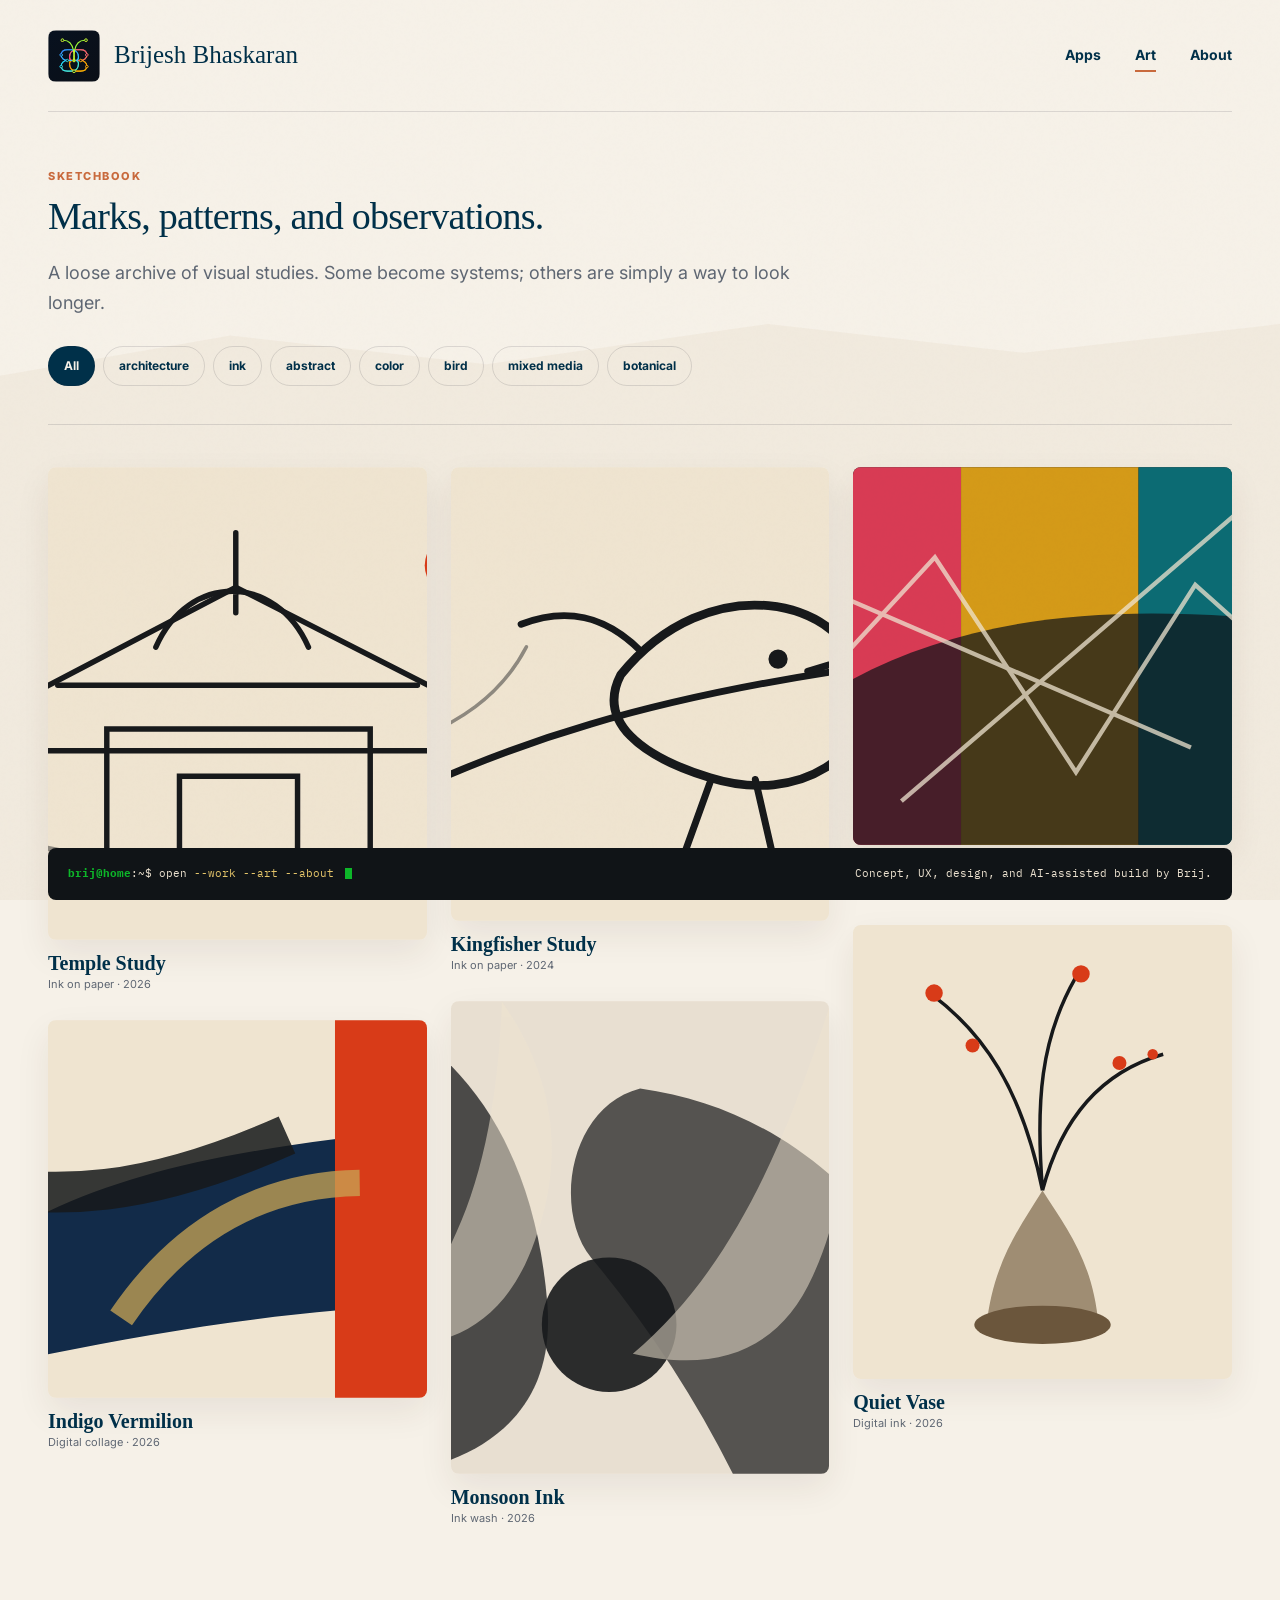
==== art-pages/index.html @ 532b1d9b "Rebuild portfolio and add visual content admin" ====
<!doctype html>
<html lang="en"><head><meta charset="utf-8"><meta name="viewport" content="width=device-width,initial-scale=1"><title>Art — Git Home</title><link rel="icon" href="../assets/icons/bb-icon.svg"><link rel="stylesheet" href="../css/style.css"></head>
<body data-page="art">
  <header class="topbar"><a class="wordmark" href="../index.html"><span class="mark">G</span><span><b>Brijesh Bhaskaran</b></span></a><nav class="topnav"><a href="../app-pages/app.html">Apps</a><a aria-current="page" href="index.html">Art</a><a href="../about.html">About</a></nav></header>
  <main>
    <section class="page-hero" data-gallery-intro><p class="eyebrow">Sketchbook</p><h1>Marks, patterns, and observations.</h1><p class="lede">A loose archive of visual studies. Some become systems; others are simply a way to look longer.</p><div class="filters" data-art-filters></div></section>
    <section class="gallery section" data-gallery></section>
    <article class="art-detail" data-art-detail hidden><a class="back-link" href="index.html">← Back to gallery</a><div class="art-detail-grid"><figure><img data-art-image alt=""></figure><div><p class="eyebrow" data-art-meta></p><h1 data-art-title></h1><p class="lede" data-art-description></p><div class="tags" data-art-tags></div></div></div><nav class="prev-next"><a data-prev-art></a><a data-next-art></a></nav></article>
  </main>
  <footer class="terminal-footer" data-footer></footer>
  <nav class="bottom-nav"><a href="../index.html"><span>⌂</span>Home</a><a href="../app-pages/app.html"><span>▦</span>Apps</a><a class="active" href="index.html"><span>✦</span>Art</a><a href="../about.html"><span>◉</span>About</a><a href="../admin.html"><span>⌘</span>Admin</a></nav>
  <script src="../js/data-loader.js"></script><script src="../js/main.js"></script>
</body></html>
---- css/style.css ----
@import url("https://api.fontshare.com/v2/css?f[]=melodrama@400,500&display=swap");
@import url("https://fonts.googleapis.com/css2?family=IBM+Plex+Mono:wght@400;500&family=Inter:wght@400;500;600&display=swap");

:root {
  --page: #f6f1e8;
  --wash: #efe7db;
  --surface: #fff9f2;
  --soft: #f3ece2;
  --ink: #1f2430;
  --muted: #5f6773;
  --accent: #c96a3d;
  --cool: #4f7c82;
  --moss: #7c8a63;
  --terminal: #101417;
  --terminal-text: #ece2d0;
  --green: #8ecf65;
  --line: rgba(31, 36, 48, .13);
  --line-strong: rgba(31, 36, 48, .2);
  --display: Melodrama, Georgia, serif;
  --serif: Georgia, "Times New Roman", serif;
  --sans: Inter, system-ui, sans-serif;
  --mono: "IBM Plex Mono", "SFMono-Regular", Consolas, monospace;
  --page-shell: min(1920px, 100vw);
  --shell: min(1280px, calc(100vw - 96px));
  --reading: 820px;
  --shadow: 0 14px 34px rgba(60, 40, 20, .08);
}

* { box-sizing: border-box; }
html { scroll-behavior: smooth; }
body {
  margin: 0;
  min-width: 320px;
  min-height: 100vh;
  display: flex;
  flex-direction: column;
  background: var(--page);
  color: var(--ink);
  font: 400 16px/1.6 var(--sans);
  overflow-x: hidden;
}
body > main { width: 100%; flex: 1 0 auto; padding-bottom: 88px; }
body::before {
  content: "";
  position: fixed;
  inset: 36vh 0 0;
  z-index: -2;
  background: var(--wash);
  opacity: .7;
  clip-path: polygon(0 9%, 18% 2%, 38% 7%, 60% 0, 80% 5%, 100% 0, 100% 100%, 0 100%);
}
body::after {
  content: "";
  position: fixed;
  inset: 0;
  z-index: 100;
  pointer-events: none;
  opacity: .06;
  background: url("../assets/textures/paper-grain.svg");
  mix-blend-mode: multiply;
}
img { display: block; max-width: 100%; }
a { color: inherit; text-decoration: none; }
button, input, textarea { font: inherit; }
h1, h2, h3, p { overflow-wrap: break-word; }
.skip-link { position: fixed; top: 8px; left: 8px; z-index: 200; padding: 10px 14px; background: var(--terminal); color: white; transform: translateY(-150%); }
.skip-link:focus { transform: none; }

/* Shared header */
.topbar,
.home-header {
  width: var(--shell);
  min-height: 112px;
  margin: auto;
  padding: 24px 0;
  display: flex;
  align-items: center;
  justify-content: space-between;
  gap: 48px;
  border-bottom: 1px solid var(--line);
}
.wordmark,
.home-wordmark { display: flex; align-items: center; gap: 14px; flex: 0 1 auto; }
.wordmark .mark { display: none; }
.wordmark::before {
  content: "";
  width: 52px;
  height: 52px;
  flex: 0 0 52px;
  border-radius: 8px;
  background: url("../mockup/bb-icon.svg") center / cover no-repeat;
}
.wordmark span { display: block; }
.wordmark b,
.home-wordmark b { display: block; font: 500 25px/1.15 var(--display); }
.home-wordmark span,.home-wordmark small{display:block}.home-wordmark small{margin-top:3px;color:var(--accent);font-size:10px;font-weight:600;letter-spacing:.12em;text-transform:uppercase}
.wordmark small { display: none; }
.home-wordmark img { width: 52px; height: 52px; border-radius: 8px; }
.topnav { display: flex; gap: 34px; font-size: 14px; font-weight: 700; }
.topnav a { position: relative; padding: 10px 0; }
.topnav a::after { content: ""; position: absolute; left: 0; right: 100%; bottom: 5px; height: 2px; background: var(--accent); transition: right .2s; }
.topnav a:hover::after,
.topnav a[aria-current="page"]::after { right: 0; }

/* Shared elements */
.terminal {
  background: var(--terminal);
  color: var(--terminal-text);
  border: 1px solid rgba(201, 106, 61, .32);
  border-radius: 9px;
  font: 12px/1.65 var(--mono);
}
.cursor { display: inline-block; width: 7px; height: 1em; margin-left: 4px; background: var(--green); vertical-align: -2px; animation: blink 1s steps(2) infinite; }
@keyframes blink { 50% { opacity: 0; } }
.eyebrow { margin: 0 0 10px; color: var(--accent); font-size: 11px; font-weight: 800; letter-spacing: .14em; text-transform: uppercase; }
.lede { max-width: var(--reading); margin: 22px 0 0; color: var(--muted); font-size: 18px; line-height: 1.65; }
.section-heading { display: flex; align-items: end; justify-content: space-between; gap: 32px; margin-bottom: 34px; }
.section-heading h2,
.about-page h2,
.learning h2 { max-width: 820px; margin: 0; font: 400 clamp(32px, 2.4vw, 48px)/1.1 var(--display); }
.text-link { color: var(--accent); font-size: 14px; font-weight: 800; }
.button { display: inline-flex; align-items: center; justify-content: center; min-height: 42px; padding: 9px 16px; border: 1px solid var(--accent); border-radius: 6px; background: var(--accent); color: white; font-size: 13px; font-weight: 800; }
.button.ghost { border-color: var(--line-strong); background: var(--surface); color: var(--ink); }
.tags, .story-meta { display: flex; flex-wrap: wrap; gap: 7px; }
.tags span, .story-meta span { padding: 4px 8px; border: 1px solid var(--line); border-radius: 99px; font-size: 10px; }
.back-link { display: inline-flex; align-items: center; min-height: 44px; color: var(--accent); font-size: 14px; font-weight: 800; }
.reveal { opacity: 1; transform: none; }

/* Homepage */
.home-header .shloka {
  width: min(440px, 42vw);
  min-height: 76px;
  padding: 15px 20px;
}
.terminal-dots { display: flex; gap: 7px; margin-bottom: 11px; }
.terminal-dots i { width: 9px; height: 9px; border-radius: 50%; background: var(--accent); }
.terminal-dots i:nth-child(2) { background: #e6c66a; }
.terminal-dots i:nth-child(3) { background: var(--moss); }
.terminal-command { white-space: nowrap; }
.terminal-command .prompt { color: var(--green); }
.terminal-translit { display: none; }
.home-intro,
.section,
.page-hero,
.case-study,
.art-detail,
.about-page {
  width: var(--shell);
  margin-inline: auto;
}
.home-intro { padding: 48px 0 0; }
.home-intro h1 {
  max-width: 1060px;
  margin: 0;
  font: 500 clamp(51px, 4.1vw, 76px)/1.06 var(--display);
  letter-spacing: -.01em;
}
.home-intro > .lede { max-width: 820px; margin: 24px 0 34px; font-size: 17px; }
.home-paths { display: grid; grid-template-columns: 1fr auto; align-items: center; border-block: 1px solid var(--line); }
.home-paths > p { margin: 0; color: var(--muted); font-size: 13px; }
.page-links { display: grid; grid-template-columns: repeat(4, minmax(100px, 170px)); }
.page-link { display: flex; align-items: center; min-height: 66px; font-size: 15px; font-weight: 800; }
.page-link:hover { color: var(--accent); }
.models { padding: 42px 0 26px; }
.models > h2 { max-width: 900px; margin: 0 0 24px; font: 400 clamp(30px, 2.2vw, 42px)/1.1 var(--display); }
.model-grid { display: grid; grid-template-columns: repeat(3, 1fr); overflow: hidden; border: 1px solid var(--line); border-radius: 9px; background: var(--surface); box-shadow: var(--shadow); }
.model { display: flex; gap: 18px; min-height: 136px; padding: 22px 24px; border-right: 1px solid var(--line); }
.model:last-child { border-right: 0; }
.model-icon { display: grid; place-items: center; width: 48px; height: 48px; flex: 0 0 48px; border-radius: 50%; background: color-mix(in srgb, var(--accent) 14%, white); color: var(--accent); font-style: normal; font-size: 10px; }
.model h3 { margin: 3px 0 7px; font: 600 19px/1.2 var(--sans); }
.model p { max-width: 300px; margin: 0; color: var(--muted); font-size: 13px; line-height: 1.55; }
.dotted-rule { width: 250px; margin: 28px auto 0; border-top: 3px dotted var(--accent); }
.featured { padding: 26px 0 36px; }
.story-list { display: grid; gap: 28px; }
.story-card { display: grid; grid-template-columns: minmax(280px, 34%) 1fr; gap: 34px; align-items: center; min-height: 194px; padding: 21px 24px; border: 1px solid var(--line); border-radius: 9px; background: var(--surface); box-shadow: var(--shadow); }
.story-card.story-hoodi { min-height: 236px; }
.story-visual { height: 148px; overflow: hidden; border-radius: 7px; background: var(--terminal); }
.story-hoodi .story-visual { height: 190px; }
.story-visual img { width: 100%; height: 100%; object-fit: cover; transition: transform .25s; }
.story-card:hover .story-visual img { transform: scale(1.02); }
.story-question { max-width: 760px; margin: 6px 0 9px; font: 500 clamp(22px, 1.5vw, 27px)/1.18 var(--display); }
.story-copy { max-width: 760px; margin: 0; color: var(--muted); font-size: 14px; }
.story-links { display: flex; gap: 12px; margin-top: 16px; }
.story-card:not(.story-hoodi) .story-links .button { min-height: 28px; padding: 0; border: 0; background: transparent; color: var(--accent); }
.art-preview { padding: 28px 0 46px; border-top: 1px solid var(--line); }
.art-strip { display: grid; grid-template-columns: repeat(3, 1fr); gap: 24px; }
.art-mini { display: grid; grid-template-columns: 100px 1fr; gap: 20px; align-items: center; min-height: 132px; padding: 16px; border: 1px solid var(--line); border-radius: 8px; background: var(--surface); box-shadow: var(--shadow); }
.art-mini img { width: 100px; height: 100px; border-radius: 6px; object-fit: cover; }
.art-mini span, .art-mini b, .art-mini small, .art-mini em { display: block; }
.art-mini b { font: 700 19px/1.2 var(--serif); }
.art-mini small { margin: 6px 0; color: var(--muted); font-size: 11px; line-height: 1.4; }
.art-mini em { color: var(--accent); font-size: 11px; font-style: normal; font-weight: 800; }

/* Shared compact footer */
.terminal-footer.compact-footer {
  width: var(--shell);
  max-width: 1280px;
  min-height: 52px;
  position: fixed;
  left: 50%;
  bottom: 0;
  z-index: 90;
  margin: 0;
  transform: translateX(-50%);
  padding: 12px 20px;
  display: flex;
  align-items: center;
  justify-content: space-between;
  gap: 24px;
  border-radius: 8px;
  background: var(--terminal);
  color: var(--terminal-text);
  font: 11px/1.6 var(--mono);
}
.terminal-footer strong { color: var(--green); }
.terminal-footer a { color: #e6c66a; text-underline-offset: 3px; }
.terminal-footer a:hover { text-decoration: underline; }

/* Shared inner-page hero */
.page-hero { padding: 56px 0 38px; border-bottom: 1px solid var(--line); }
.page-hero h1,
.case-hero h1,
.art-detail h1,
.about-page h1 {
  max-width: 1000px;
  margin: 0;
  font: 500 clamp(38px, 2.7vw, 52px)/1.07 var(--display);
  letter-spacing: -.02em;
}
.page-hero .lede { max-width: 760px; }

/* Apps index */
.apps-index { padding: 42px 0 64px; }
.app-grid { columns: 3 340px; column-gap: 24px; }
.app-card { break-inside: avoid; margin: 0 0 24px; overflow: hidden; border: 1px solid var(--line); border-radius: 9px; background: var(--surface); box-shadow: var(--shadow); transition: transform .2s; }
.app-card:hover { transform: translateY(-3px); }
.app-card-preview { aspect-ratio: 16/9; overflow: hidden; background: var(--soft); }
.app-card-preview img { width: 100%; height: 100%; object-fit: cover; }
.app-card-body { padding: 22px; }
.app-card-title { display: flex; align-items: center; gap: 13px; }
.app-card-title img { width: 42px; height: 42px; border-radius: 9px; object-fit: cover; }
.app-card h2 { margin: 0; font: 700 25px/1.15 var(--serif); }
.app-card .question { margin: 17px 0 9px; font: 700 17px/1.35 var(--serif); }
.app-card .desc { margin: 0; color: var(--muted); font-size: 13px; }
.app-card .story-meta { margin-top: 16px; }
.card-actions { display: flex; gap: 18px; margin-top: 18px; color: var(--accent); font-size: 12px; font-weight: 800; }

/* Case studies */
.case-study { padding-top: 36px; }
.case-hero { padding: 34px 0 44px; }
.case-title { display: flex; align-items: center; gap: 18px; }
.case-title img { width: 60px; height: 60px; border-radius: 13px; object-fit: cover; }
.case-question { max-width: 900px; margin: 30px 0 12px; font: 500 clamp(28px, 2vw, 40px)/1.12 var(--display); }
.case-actions { display: flex; flex-wrap: wrap; align-items: center; gap: 10px; margin-top: 24px; }
.case-cover { aspect-ratio: 16/7; overflow: hidden; border-radius: 9px; background: var(--terminal); box-shadow: var(--shadow); }
.case-cover img { width: 100%; height: 100%; object-fit: cover; }
.case-body { display: grid; grid-template-columns: repeat(3, 1fr); margin-top: 56px; border-block: 1px solid var(--line-strong); }
.case-body section { padding: 28px; border-right: 1px solid var(--line); }
.case-body section:last-child { border-right: 0; }
.case-body p:not(.eyebrow) { color: var(--muted); font-size: 14px; }
.screens { padding: 64px 0; }
.screenshot-grid { display: grid; grid-template-columns: repeat(2, 1fr); gap: 20px; }
.screenshot-grid figure { margin: 0; overflow: hidden; border-radius: 8px; background: var(--terminal); box-shadow: var(--shadow); }
.screenshot-grid img { width: 100%; aspect-ratio: 16/10; object-fit: cover; }
.learning { margin-bottom: 52px; padding: 44px; background: var(--terminal); color: var(--terminal-text); border-radius: 8px; }
.learning > div { columns: 2; column-gap: 56px; }
.learning p { margin-top: 0; color: rgba(255,255,255,.72); font: 500 17px/1.55 var(--serif); }
.prev-next { display: grid; grid-template-columns: 1fr 1fr; margin: 48px 0; border: 1px solid var(--line); border-radius: 7px; overflow: hidden; }
.prev-next a { display: flex; align-items: center; min-height: 58px; padding: 16px 20px; font-size: 13px; font-weight: 800; }
.prev-next a:last-child { justify-content: flex-end; background: var(--accent); color: white; }

/* Art */
.filters { display: flex; flex-wrap: wrap; gap: 8px; margin-top: 28px; }
.filters button { min-height: 40px; padding: 7px 15px; border: 1px solid var(--line); border-radius: 99px; background: transparent; color: var(--ink); cursor: pointer; font-size: 12px; font-weight: 700; }
.filters button.active { background: var(--ink); color: var(--page); }
.gallery { columns: 3 320px; column-gap: 24px; padding: 42px 0 64px; }
.art-card { break-inside: avoid; display: block; margin-bottom: 26px; }
.art-card figure { margin: 0; overflow: hidden; border-radius: 8px; background: var(--soft); box-shadow: var(--shadow); }
.art-card:nth-child(3n+1) figure { aspect-ratio: 4/5; }
.art-card:nth-child(3n+2) figure { aspect-ratio: 1; }
.art-card:nth-child(3n) figure { aspect-ratio: 5/6; }
.art-card img { width: 100%; height: 100%; object-fit: cover; transition: transform .25s; }
.art-card:hover img { transform: scale(1.02); }
.art-card h2 { margin: 11px 0 1px; font: 700 20px/1.2 var(--serif); }
.art-card p { margin: 0; color: var(--muted); font-size: 11px; }
.art-detail { padding-top: 48px; }
.art-detail-grid { display: grid; grid-template-columns: 1.2fr .8fr; gap: 54px; align-items: center; margin-top: 24px; }
.art-detail figure { min-height: 60vh; margin: 0; display: grid; place-items: center; background: rgba(255,255,255,.25); border-radius: 8px; }
.art-detail figure img { max-height: 72vh; }

/* About */
.about-page { padding-top: 72px; }
.about-intro { max-width: 1050px; }
.about-story { display: grid; grid-template-columns: .8fr 1.2fr; gap: 64px; margin: 68px 0; }
.about-story .story-text { max-width: 720px; color: var(--muted); font-size: 16px; }
.strength-grid { display: grid; grid-template-columns: repeat(3,1fr); border-block: 1px solid var(--line-strong); }
.strength { padding: 26px; border-right: 1px solid var(--line); }
.strength:last-child { border-right: 0; }
.strength h3 { margin: 0 0 8px; font: 700 22px/1.2 var(--serif); }
.strength p:last-child { color: var(--muted); font-size: 13px; }
.work-grid { display: grid; grid-template-columns: 1fr 1fr; gap: 64px; margin: 68px 0; }
.work-grid ol { margin: 0; padding: 0; list-style: none; counter-reset: item; }
.work-grid li { counter-increment: item; padding: 15px 0; border-top: 1px solid var(--line); font-size: 14px; }
.work-grid li::before { content: "0" counter(item); margin-right: 18px; color: var(--accent); font: 11px var(--mono); }
.profile-terminal { margin: 54px 0; padding: 20px; }
.contact-row { display: flex; flex-wrap: wrap; gap: 10px; margin: 28px 0 70px; }
.bottom-nav { display: none; }

/* Stop all growth after a 2048px viewport. */
@media (min-width: 2048px) {
  :root { --shell: 1280px; }
  body { font-size: 16px; }
}

@media (max-width: 1024px) {
  :root { --shell: calc(100vw - 48px); }
  .home-header .shloka { width: 400px; }
  .model { padding: 24px 20px; }
  .model-icon { width: 48px; height: 48px; flex-basis: 48px; }
  .story-card { grid-template-columns: 34% 1fr; gap: 30px; }
  .art-strip { gap: 16px; }
  .art-mini { grid-template-columns: 82px 1fr; }
  .art-mini img { width: 82px; height: 82px; }
  .app-grid, .gallery { columns: 2 300px; }
}

@media (max-width: 760px) {
  :root { --shell: calc(100vw - 40px); }
  body { min-height: 0; display: block; font-size: 15px; padding-bottom: 72px; }
  .topbar, .home-header { min-height: 76px; padding: 14px 0; }
  .topnav { display: none; }
  .wordmark::before, .home-wordmark img { width: 44px; height: 44px; flex-basis: 44px; }
  .wordmark b, .home-wordmark b { font-size: 20px; }
  .home-header { align-items: stretch; flex-direction: column; gap: 16px; }
  .home-header .shloka { width: 100%; min-height: 0; }
  .terminal-command { white-space: normal; overflow-wrap: anywhere; }
  .terminal-translit { display: block; margin-top: 7px; color: #e6c66a; }
  .home-intro { padding-top: 40px; }
  .home-intro h1 { font-size: clamp(38px, 11vw, 50px); }
  .home-intro > .lede, .lede { font-size: 16px; }
  .home-paths { grid-template-columns: 1fr; }
  .home-paths > p { display: none; }
  .page-links { grid-template-columns: 1fr 1fr; }
  .page-link { min-height: 54px; border-bottom: 1px solid var(--line); }
  .models { padding-top: 40px; }
  .model-grid, .strength-grid { grid-template-columns: 1fr; }
  .model, .strength { min-height: 0; border-right: 0; border-bottom: 1px solid var(--line); }
  .model:last-child, .strength:last-child { border-bottom: 0; }
  .featured { padding-top: 26px; }
  .section-heading { align-items: flex-start; flex-direction: column; margin-bottom: 26px; }
  .section-heading h2, .about-page h2, .learning h2 { font-size: 32px; }
  .story-card, .story-card.story-hoodi { grid-template-columns: 1fr; min-height: 0; padding: 18px; gap: 20px; }
  .story-visual, .story-hoodi .story-visual { height: auto; aspect-ratio: 16/10; }
  .story-question { font-size: 24px; }
  .art-strip { grid-template-columns: 1fr; }
  .art-mini { grid-template-columns: 88px 1fr; }
  .art-mini img { width: 88px; height: 88px; }
  body > main { padding-bottom: 0; }
  .terminal-footer.compact-footer { position: static; width: var(--shell); margin: 24px auto 16px; align-items: flex-start; flex-direction: column; gap: 4px; transform: none; }
  .page-hero { padding: 46px 0 34px; }
  .page-hero h1, .case-hero h1, .art-detail h1, .about-page h1 { font-size: 40px; }
  .app-grid, .gallery { columns: 1; }
  .apps-index, .gallery { padding-top: 30px; }
  .app-card:hover { transform: none; }
  .case-study { padding-top: 20px; }
  .case-hero { padding: 24px 0 32px; }
  .case-question { font-size: 29px; }
  .case-actions .button { flex: 1; }
  .case-cover { aspect-ratio: 16/10; }
  .case-body { grid-template-columns: 1fr; margin-top: 38px; }
  .case-body section { padding: 22px 0; border-right: 0; border-bottom: 1px solid var(--line); }
  .case-body section:last-child { border-bottom: 0; }
  .screens { padding: 46px 0; }
  .screenshot-grid { grid-template-columns: 1fr; }
  .learning { padding: 28px 22px; }
  .learning > div { columns: 1; }
  .art-detail { padding-top: 28px; }
  .art-detail-grid, .about-story, .work-grid { grid-template-columns: 1fr; gap: 28px; }
  .art-detail figure { min-height: 0; }
  .about-page { padding-top: 46px; }
  .about-story, .work-grid { margin: 50px 0; }
  .bottom-nav {
    position: fixed;
    inset: auto 0 0;
    z-index: 110;
    display: grid;
    grid-template-columns: repeat(5,1fr);
    padding: 7px;
    padding-bottom: max(7px, env(safe-area-inset-bottom));
    border-top: 1px solid rgba(255,255,255,.15);
    background: var(--terminal);
    color: var(--terminal-text);
  }
  .bottom-nav a { display: flex; min-height: 46px; flex-direction: column; align-items: center; justify-content: center; gap: 1px; border-radius: 5px; font-size: 9px; }
  .bottom-nav a span { font-size: 16px; }
  .bottom-nav a.active { background: rgba(255,255,255,.1); color: #e6c66a; }
}

@media (prefers-reduced-motion: reduce) {
  html { scroll-behavior: auto; }
  *, *::before, *::after { animation: none !important; transition: none !important; }
}
.no-motion *, .no-motion *::before, .no-motion *::after { animation: none !important; transition: none !important; }
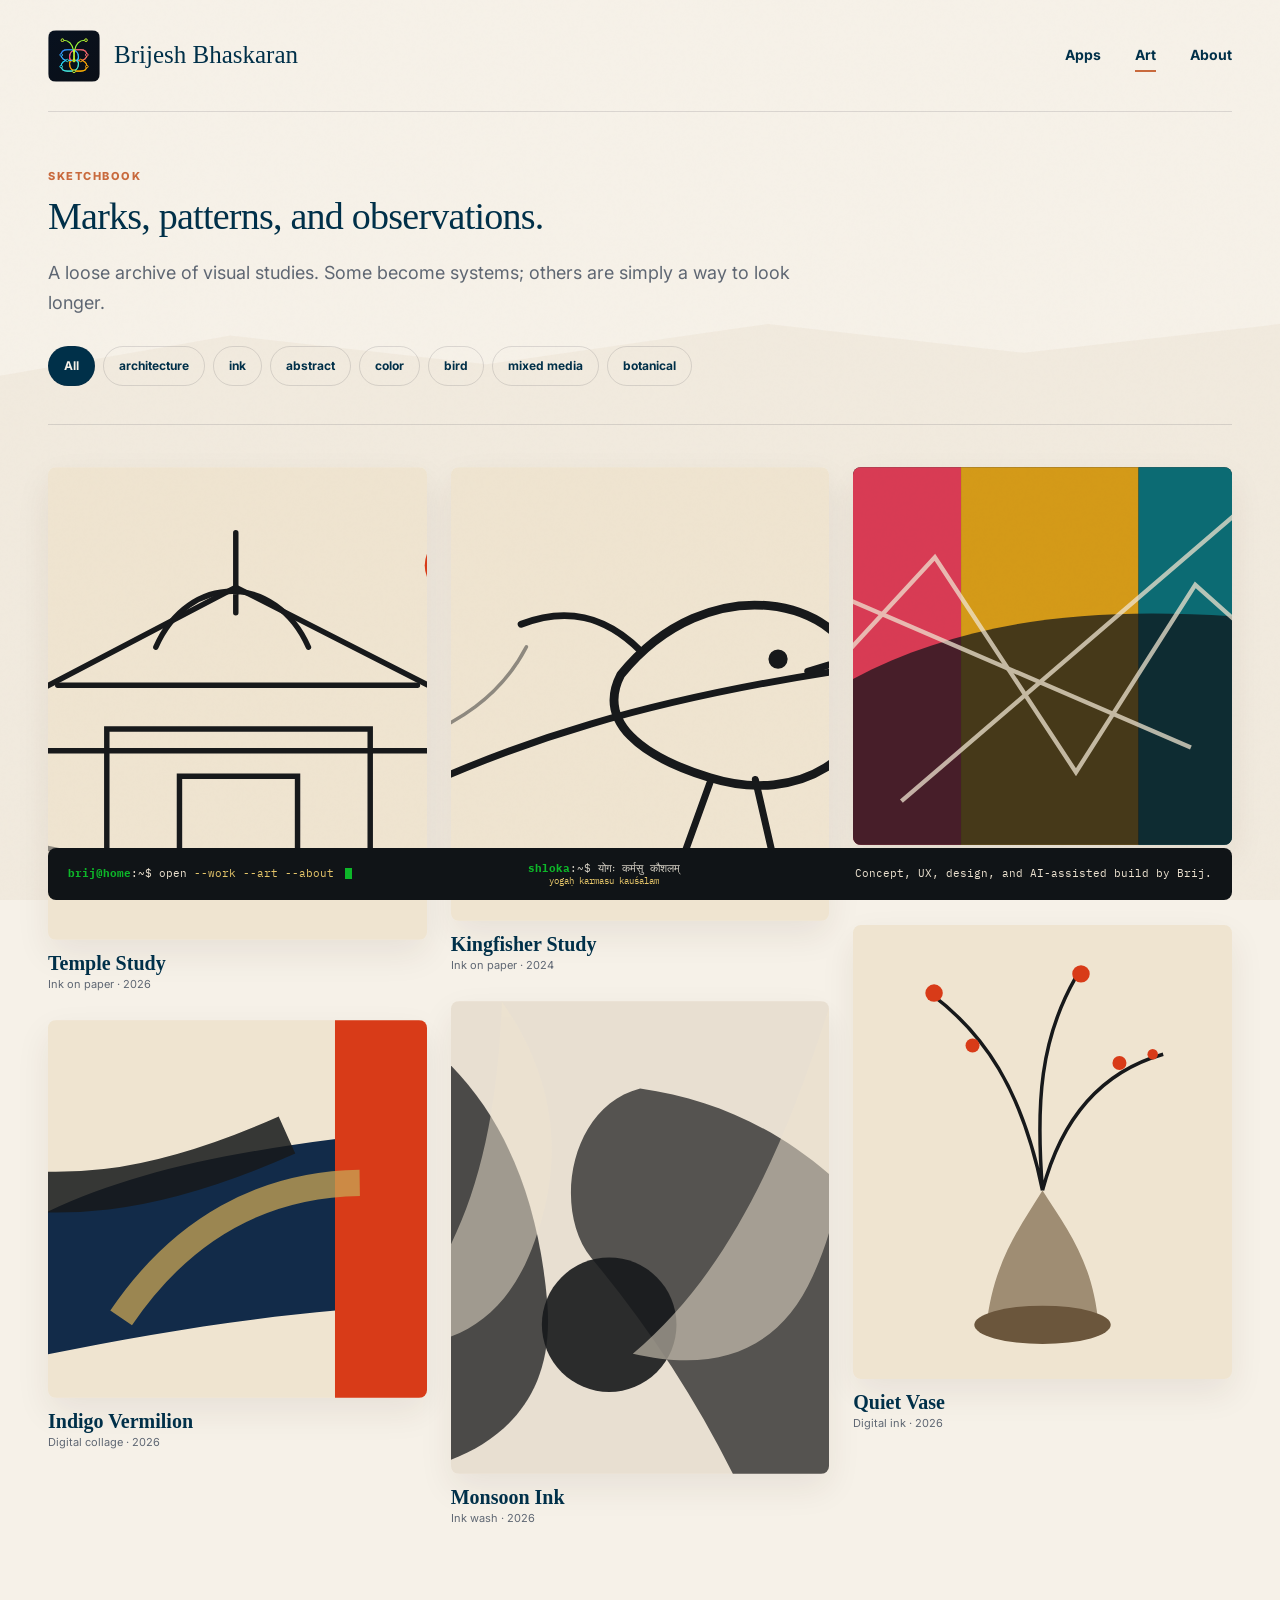
==== commit 86aed2e9: "Updated many sections, floating menu" ====
--- a/art-pages/index.html
+++ b/art-pages/index.html
@@ -1,5 +1,5 @@
 <!doctype html>
-<html lang="en"><head><meta charset="utf-8"><meta name="viewport" content="width=device-width,initial-scale=1"><title>Art — Git Home</title><link rel="icon" href="../assets/icons/bb-icon.svg"><link rel="stylesheet" href="../css/style.css"></head>
+<html lang="en"><head><meta charset="utf-8"><meta name="viewport" content="width=device-width,initial-scale=1"><title>Art — Git Home</title><link rel="icon" href="../assets/icons/bb-icon.svg"><link rel="stylesheet" href="../css/style.css?v=20260724g"></head>
 <body data-page="art">
   <header class="topbar"><a class="wordmark" href="../index.html"><span class="mark">G</span><span><b>Brijesh Bhaskaran</b></span></a><nav class="topnav"><a href="../app-pages/app.html">Apps</a><a aria-current="page" href="index.html">Art</a><a href="../about.html">About</a></nav></header>
   <main>
@@ -8,6 +8,6 @@
     <article class="art-detail" data-art-detail hidden><a class="back-link" href="index.html">← Back to gallery</a><div class="art-detail-grid"><figure><img data-art-image alt=""></figure><div><p class="eyebrow" data-art-meta></p><h1 data-art-title></h1><p class="lede" data-art-description></p><div class="tags" data-art-tags></div></div></div><nav class="prev-next"><a data-prev-art></a><a data-next-art></a></nav></article>
   </main>
   <footer class="terminal-footer" data-footer></footer>
-  <nav class="bottom-nav"><a href="../index.html"><span>⌂</span>Home</a><a href="../app-pages/app.html"><span>▦</span>Apps</a><a class="active" href="index.html"><span>✦</span>Art</a><a href="../about.html"><span>◉</span>About</a><a href="../admin.html"><span>⌘</span>Admin</a></nav>
-  <script src="../js/data-loader.js"></script><script src="../js/main.js"></script>
+  <nav class="bottom-nav"><a href="../index.html"><span>⌂</span>Home</a><a href="../app-pages/app.html"><span>▦</span>Apps</a><a class="active" href="index.html"><span>✦</span>Art</a><a href="../about.html"><span>◉</span>About</a></nav>
+  <script src="../js/data-loader.js?v=20260724g"></script><script src="../js/main.js?v=20260724g"></script>
 </body></html>
--- a/css/style.css
+++ b/css/style.css
@@ -203,15 +203,21 @@
   margin: 0;
   transform: translateX(-50%);
   padding: 12px 20px;
-  display: flex;
+  display: grid;
+  grid-template-columns: auto minmax(240px,1fr) auto;
   align-items: center;
-  justify-content: space-between;
   gap: 24px;
   border-radius: 8px;
   background: var(--terminal);
   color: var(--terminal-text);
   font: 11px/1.6 var(--mono);
 }
+.footer-nav, .footer-credit { white-space: nowrap; }
+.footer-credit { text-align: right; }
+.footer-shloka { min-width: 0; text-align: center; color: #d5d0c5; line-height: 1.35; }
+.footer-shloka span { display: block; overflow-wrap: anywhere; }
+.footer-shloka-command strong { color: var(--green); }
+.footer-shloka > span:last-child { color: #e6c66a; font-size: 9px; }
 .terminal-footer strong { color: var(--green); }
 .terminal-footer a { color: #e6c66a; text-underline-offset: 3px; }
 .terminal-footer a:hover { text-decoration: underline; }
@@ -289,21 +295,141 @@
 .art-detail figure img { max-height: 72vh; }
 
 /* About */
-.about-page { padding-top: 72px; }
-.about-intro { max-width: 1050px; }
-.about-story { display: grid; grid-template-columns: .8fr 1.2fr; gap: 64px; margin: 68px 0; }
-.about-story .story-text { max-width: 720px; color: var(--muted); font-size: 16px; }
-.strength-grid { display: grid; grid-template-columns: repeat(3,1fr); border-block: 1px solid var(--line-strong); }
-.strength { padding: 26px; border-right: 1px solid var(--line); }
-.strength:last-child { border-right: 0; }
-.strength h3 { margin: 0 0 8px; font: 700 22px/1.2 var(--serif); }
-.strength p:last-child { color: var(--muted); font-size: 13px; }
-.work-grid { display: grid; grid-template-columns: 1fr 1fr; gap: 64px; margin: 68px 0; }
-.work-grid ol { margin: 0; padding: 0; list-style: none; counter-reset: item; }
-.work-grid li { counter-increment: item; padding: 15px 0; border-top: 1px solid var(--line); font-size: 14px; }
-.work-grid li::before { content: "0" counter(item); margin-right: 18px; color: var(--accent); font: 11px var(--mono); }
-.profile-terminal { margin: 54px 0; padding: 20px; }
+.about-page { padding-top: 64px; padding-bottom: 80px; }
+.about-page > section { padding: 56px 0; border-bottom: 1px solid var(--line); scroll-margin-top: 104px; }
+.about-page > section:first-child { padding-top: 0; }
+.about-page > section:last-child { border-bottom: 0; }
+.about-index { position: sticky; top: 12px; z-index: 80; width: 100%; margin: 18px 0 0; padding: 6px; border: 1px solid rgba(31,36,48,.15); border-radius: 8px; background: rgba(246,241,232,.92); box-shadow: 0 9px 24px rgba(60,40,20,.1); backdrop-filter: blur(14px); }
+.about-index-links { display: grid; grid-template-columns: repeat(6,minmax(0,1fr)); }
+.about-index-toggle { display: none; }
+.about-index a { min-width: 0; padding: 8px 12px; border-right: 1px solid var(--line); transition: background .18s ease,color .18s ease; }
+.about-index a:last-child { border-right: 0; }
+.about-index b,.about-index span { display: block; overflow: hidden; text-overflow: ellipsis; white-space: nowrap; }
+.about-index b { font: 700 11px var(--mono); }
+.about-index span { margin-top: 2px; color: var(--muted); font-size: 9px; }
+.about-index a:hover,.about-index a.active { border-radius: 4px; background: var(--terminal); color: var(--terminal-text); }
+.about-index a:hover span,.about-index a.active span { color: #d1c9bb; }
+.about-hero h1 { max-width: 1120px; font-size: clamp(46px, 4.3vw, 70px); }
+.about-product-link { position: relative; color: inherit; white-space: nowrap; }
+.about-product-link::after { content: "↗"; display: inline-block; margin-left: .12em; color: var(--accent); font: .38em var(--mono); vertical-align: top; transform: translate(0,.25em); transition: transform .2s ease; }
+.about-product-link::before { content: ""; position: absolute; right: 0; bottom: .03em; left: 0; height: 2px; background: var(--accent); transform: scaleX(.18); transform-origin: left; transition: transform .25s ease; }
+.bridge-product-link { color: var(--accent); text-decoration: underline; text-decoration-thickness: 1px; text-underline-offset: .18em; }
+.bridge-product-link:hover { color: var(--ink); }
+.about-product-link:hover::before { transform: scaleX(1); }
+.about-product-link:hover::after { transform: translate(.12em,.08em); }
+.about-hero-copy { display: grid; grid-template-columns: 1.05fr .95fr; gap: 72px; margin-top: 42px; align-items: start; }
+.about-hero-copy > p { margin: 0; font: 500 22px/1.5 var(--serif); }
+.about-hero-copy > div { max-width: 600px; color: var(--muted); }
+.about-hero-copy > div p:first-child { margin-top: 0; }
+.about-facts { display: grid; grid-template-columns: repeat(3,1fr); margin-top: 58px; border-block: 1px solid var(--line-strong); }
+.about-facts div { display: flex; align-items: baseline; gap: 14px; padding: 22px 24px; border-right: 1px solid var(--line); }
+.about-facts div:last-child { border-right: 0; }
+.about-facts strong { color: var(--accent); font: 500 36px/1 var(--display); }
+.about-facts span { max-width: 170px; color: var(--muted); font: 11px/1.4 var(--mono); }
+.about-section-head { display: grid; grid-template-columns: .72fr 1.28fr; gap: 40px; align-items: start; margin-bottom: 40px; }
+.about-section-head h2, .career-heading h2, .about-bridge h2, .about-pitch h2 { max-width: 760px; margin: 0; font: 500 37px/1.08 var(--display); }
+.capability-grid { display: grid; grid-template-columns: repeat(4,1fr); border: 1px solid var(--line-strong); }
+.about-capability { min-height: 260px; padding: 26px; border-right: 1px solid var(--line); }
+.about-capability:last-child { border-right: 0; }
+.about-capability > span { color: var(--accent); font: 11px var(--mono); }
+.about-capability h3 { margin: 52px 0 10px; font: 700 21px/1.2 var(--serif); }
+.about-capability p { margin: 0; color: var(--muted); font-size: 13px; }
+.about-domains .about-section-head > div > p { max-width: 760px; margin: 18px 0 0; color: var(--muted); }
+.domain-grid { display: grid; grid-template-columns: repeat(2,1fr); border-top: 1px solid var(--line-strong); }
+.domain-card { display: grid; grid-template-columns: 42px .72fr 1.28fr; gap: 18px; align-items: start; padding: 22px 24px; border-right: 1px solid var(--line); border-bottom: 1px solid var(--line); transition: background .2s ease, transform .2s ease; }
+.domain-card:nth-child(2n) { border-right: 0; }
+.domain-card:hover { z-index: 1; background: rgba(255,255,255,.32); transform: translateY(-3px); }
+.domain-card > span { color: var(--accent); font: 10px var(--mono); }
+.domain-card h3 { margin: 0; font: 700 18px/1.25 var(--serif); }
+.domain-card p { margin: 0; color: var(--muted); font-size: 12px; }
+.career-heading { display: grid; grid-template-columns: 1fr auto; gap: 48px; align-items: end; margin-bottom: 42px; }
+.career-heading > div:first-child > p:last-child { max-width: 720px; margin: 18px 0 0; color: var(--muted); }
+.career-stamp { width: 154px; height: auto; color: var(--accent); transform: rotate(-4deg); opacity: .82; }
+.career-mark-field { position: relative; display: grid; grid-template-columns: repeat(12,1fr); grid-auto-rows: 98px; gap: 12px; padding: 26px; overflow: hidden; border: 1px solid var(--line-strong); border-radius: 9px; background: linear-gradient(145deg,rgba(255,255,255,.38),rgba(232,224,210,.3)); }
+.career-mark-field::before { content: ""; position: absolute; inset: 50% -5% auto; border-top: 1px dashed rgba(190,75,43,.38); transform: rotate(-7deg); }
+.career-mark { position: relative; z-index: 1; display: grid; place-items: center; min-width: 0; margin: 0; padding: 14px; border: 1px solid rgba(16,61,75,.16); border-radius: 7px; background: rgba(255,250,241,.86); box-shadow: 0 8px 20px rgba(68,48,26,.08); transition: transform .25s ease, box-shadow .25s ease; }
+.career-mark:hover { z-index: 2; transform: translateY(-5px) rotate(0deg) !important; box-shadow: 0 16px 28px rgba(68,48,26,.16); }
+.career-mark svg { width: 100%; height: 62px; overflow: hidden; }
+.career-mark figcaption { position: absolute; right: 8px; bottom: 6px; color: var(--muted); font: 8px var(--mono); opacity: .7; }
+.career-mark-1 { grid-column: 1/4; transform: rotate(-2deg); }
+.career-mark-2 { grid-column: 5/8; transform: rotate(2deg); }
+.career-mark-3 { grid-column: 9/11; transform: rotate(-3deg); }
+.career-mark-4 { grid-column: 2/5; transform: rotate(1.5deg); }
+.career-mark-5 { grid-column: 6/9; transform: rotate(-1deg); }
+.career-mark-6 { grid-column: 10/13; transform: rotate(2.5deg); }
+.career-mark-7 { grid-column: 1/4; transform: rotate(2deg); }
+.career-mark-8 { grid-column: 5/8; transform: rotate(-2.5deg); }
+.career-mark-9 { grid-column: 9/12; transform: rotate(1deg); }
+.career-section:not(.visible) .career-mark { opacity: 0; transform: translateY(18px) rotate(-5deg); }
+.career-section.visible .career-mark { opacity: 1; transition-delay: calc(var(--i) * 55ms); }
+.career-layout { margin-top: 38px; }
+.career-timeline { display: grid; grid-template-columns: repeat(2,minmax(0,1fr)); margin: 0; padding: 0; list-style: none; border-top: 1px solid var(--line-strong); border-left: 1px solid var(--line); }
+.career-timeline li { display: grid; grid-template-columns: 92px 1fr; gap: 9px 18px; align-content: start; min-width: 0; padding: 20px; border-right: 1px solid var(--line); border-bottom: 1px solid var(--line); transition: background .2s ease; }
+.career-timeline li:hover { background: rgba(255,255,255,.24); }
+.career-timeline time { padding-top: 4px; color: var(--accent); font: 11px var(--mono); }
+.career-company,.career-detail { grid-column: 2; }
+.career-detail p { margin-top: 0; }
+.career-timeline .career-work { margin-top: 12px; color: var(--ink); font: 11px/1.65 var(--mono); }
+.career-timeline h3 { margin: 0 0 2px; font: 700 21px/1.2 var(--serif); }
+.career-timeline p { margin: 6px 0 0; color: var(--muted); font-size: 13px; }
+.career-timeline .career-role { margin-top: 5px; color: var(--ink); font: 11px var(--mono); }
+.career-timeline .career-note { margin-top: 2px; }
+.about-bridge { display: grid; grid-template-columns: .78fr 1.22fr; gap: 72px; }
+.bridge-copy { max-width: 720px; }
+.bridge-copy p { margin: 0 0 20px; color: var(--muted); font-size: 16px; }
+.bridge-copy p:first-child { color: var(--ink); font: 500 21px/1.5 var(--serif); }
+.practice-bridge { display: grid; grid-template-columns: .72fr 1.28fr; gap: 44px; padding: 30px; background: rgba(255,255,255,.2); border: 1px solid var(--line); }
+.practice-bridge > h3 { margin: 0; font: 500 29px/1.14 var(--display); }
+.practice-capabilities { margin-top: 38px; }
+.practice-capabilities > h3 { margin: 7px 0 22px; font: 500 28px/1.15 var(--display); }
+.about-practice .about-capability { min-height: 196px; padding: 22px; }
+.about-practice .about-capability h3 { margin-top: 34px; }
+.practice-process { display: grid; grid-template-columns: 220px 1fr; gap: 28px; align-items: start; margin-top: 38px; }
+.practice-process > div h3 { margin: 7px 0 0; font: 500 28px/1.15 var(--display); }
+.practice-process ol { display: grid; grid-template-columns: repeat(5,minmax(0,1fr)); margin: 0; padding: 0; overflow: hidden; list-style: none; border: 1px solid var(--line-strong); background: rgba(255,255,255,.12); }
+.practice-process li { display: block; min-width: 0; padding: 18px 16px 20px; border-right: 1px solid var(--line); transition: background .2s ease, transform .2s ease; }
+.practice-process li:last-child { border-right: 0; }
+.practice-process li:hover { z-index: 1; background: rgba(255,255,255,.34); transform: translateY(-3px); }
+.practice-process li > span { color: var(--accent); font: 10px var(--mono); }
+.practice-process li > div { display: block; }
+.practice-process h3 { min-height: 43px; margin: 22px 0 10px; font: 700 15px/1.25 var(--serif); }
+.practice-process li p { margin: 0; color: var(--muted); font-size: 10px; line-height: 1.5; }
+.about-workbench .about-section-head > div > p { max-width: 760px; margin: 18px 0 0; color: var(--muted); }
+.workbench-grid { display: grid; grid-template-columns: repeat(2,minmax(0,1fr)); border-top: 1px solid var(--line-strong); border-left: 1px solid var(--line); }
+.workbench-group { min-width: 0; padding: 26px; border-right: 1px solid var(--line); border-bottom: 1px solid var(--line); background: rgba(255,255,255,.12); transition: background .2s ease; }
+.workbench-group:hover { background: rgba(255,255,255,.3); }
+.workbench-group-head { display: grid; grid-template-columns: 36px 1fr; gap: 14px; }
+.workbench-group-head > span { padding-top: 4px; color: var(--accent); font: 10px var(--mono); }
+.workbench-group h3 { margin: 0; font: 700 20px/1.2 var(--serif); }
+.workbench-group p { max-width: 520px; margin: 8px 0 0; color: var(--muted); font-size: 12px; }
+.workbench-group ul { display: flex; flex-wrap: wrap; gap: 8px; margin: 24px 0 0 50px; padding: 0; list-style: none; }
+.workbench-group li { display: flex; align-items: center; gap: 8px; min-height: 38px; padding: 7px 11px 7px 8px; border: 1px solid var(--line); border-radius: 5px; background: rgba(255,250,241,.62); color: var(--ink); font: 10px var(--mono); transition: transform .18s ease, border-color .18s ease; }
+.workbench-group li:hover { border-color: var(--accent); transform: translateY(-2px); }
+.workbench-group li img, .tool-mark { display: grid; place-items: center; width: 22px; height: 22px; object-fit: contain; }
+.workbench-group li img[hidden] { display: none; }
+.tool-mark { border: 1px solid var(--line-strong); border-radius: 3px; color: var(--accent); font: 700 8px var(--mono); }
+.tool-mark[hidden] { display: none; }
+.craft-workbench { position: relative; overflow: hidden; border-left: 4px solid color-mix(in srgb,var(--accent) 72%,#9c765e); background: linear-gradient(135deg,rgba(201,106,61,.1),rgba(181,160,153,.2)); }
+.craft-workbench::after { content: ""; position: absolute; right: -42px; bottom: -56px; width: 150px; height: 150px; border: 1px solid rgba(201,106,61,.18); border-radius: 50%; box-shadow: 0 0 0 22px rgba(201,106,61,.05),0 0 0 46px rgba(201,106,61,.04); pointer-events: none; }
+.craft-workbench-head { position: relative; z-index: 1; }
+.craft-workbench-head > span { color: var(--accent); font: 800 9px var(--mono); letter-spacing: .14em; text-transform: uppercase; }
+.craft-workbench h3 { margin-top: 8px; font: 500 28px/1.1 var(--display); }
+.craft-workbench-head p { max-width: 570px; margin-top: 10px; }
+.workbench-group.craft-workbench ul { position: relative; z-index: 1; display: grid; grid-template-columns: repeat(2,minmax(0,1fr)); gap: 8px 18px; margin: 22px 0 0; }
+.craft-workbench li { min-width: 0; padding: 8px 0; border: 0; border-bottom: 1px dashed rgba(16,61,75,.2); border-radius: 0; background: transparent; }
+.craft-workbench li:hover { border-color: var(--accent); transform: translateX(3px); }
+.craft-workbench li > span { display: grid; place-items: center; width: 24px; height: 24px; color: var(--accent); font: 18px var(--serif); }
+.craft-workbench h4 { margin: 0; font: 700 13px/1.2 var(--serif); }
+.craft-workbench li p { margin: 3px 0 0; font-size: 9px; line-height: 1.35; }
+.about-page > .about-pitch { margin-top: 72px; padding: 48px; border: 0; border-radius: 9px; background: var(--terminal); color: var(--terminal-text); }
+.about-pitch .eyebrow { color: #e6c66a; }
+.about-pitch h2 { color: var(--terminal-text); }
+.about-pitch .pitch-main { max-width: 920px; margin: 25px 0 12px; color: #fff; font: 500 22px/1.5 var(--serif); }
+.about-pitch > p:not(.eyebrow):not(.pitch-main) { max-width: 760px; color: #b9c2bc; }
+.about-pitch .button { border-color: rgba(255,255,255,.35); color: var(--terminal-text); }
+.about-pitch .button:first-child { background: #e6c66a; color: var(--terminal); }
 .contact-row { display: flex; flex-wrap: wrap; gap: 10px; margin: 28px 0 70px; }
+.about-pitch .contact-row { margin-bottom: 0; }
 .bottom-nav { display: none; }
 
 /* Stop all growth after a 2048px viewport. */
@@ -356,7 +482,9 @@
   .art-mini { grid-template-columns: 88px 1fr; }
   .art-mini img { width: 88px; height: 88px; }
   body > main { padding-bottom: 0; }
-  .terminal-footer.compact-footer { position: static; width: var(--shell); margin: 24px auto 16px; align-items: flex-start; flex-direction: column; gap: 4px; transform: none; }
+  .terminal-footer.compact-footer { position: static; width: var(--shell); margin: 24px auto 16px; grid-template-columns: 1fr; align-items: flex-start; gap: 7px; transform: none; }
+  .footer-shloka { order: 3; text-align: left; }
+  .footer-credit { text-align: left; white-space: normal; }
   .page-hero { padding: 46px 0 34px; }
   .page-hero h1, .case-hero h1, .art-detail h1, .about-page h1 { font-size: 40px; }
   .app-grid, .gallery { columns: 1; }
@@ -379,20 +507,70 @@
   .art-detail figure { min-height: 0; }
   .about-page { padding-top: 46px; }
   .about-story, .work-grid { margin: 50px 0; }
+  .about-page > section { padding: 50px 0; }
+  .about-hero h1 { font-size: clamp(40px, 11vw, 52px); }
+  .about-hero-copy, .about-section-head, .career-layout, .about-bridge, .practice-bridge, .practice-process { grid-template-columns: 1fr; gap: 26px; }
+  .about-index { top: 8px; margin-top: 8px; padding: 5px; }
+  .about-index-toggle { display: flex; align-items: center; justify-content: space-between; width: 100%; min-height: 46px; padding: 6px 10px; border: 0; border-radius: 5px; background: transparent; color: var(--ink); text-align: left; cursor: pointer; }
+  .about-index-toggle > span:first-child b,.about-index-toggle > span:first-child small { display: block; }
+  .about-index-toggle b { font: 700 11px var(--mono); }
+  .about-index-toggle small { margin-top: 2px; color: var(--muted); font-size: 9px; }
+  .about-index-toggle > span:last-child { color: var(--accent); font: 700 10px var(--mono); text-transform: uppercase; letter-spacing: .08em; }
+  .about-index-toggle i { display: inline-block; margin-left: 4px; font-style: normal; font-size: 15px; transition: transform .18s ease; }
+  .about-index.open .about-index-toggle i { transform: rotate(45deg); }
+  .about-index-links { display: none; grid-template-columns: repeat(2,minmax(0,1fr)); padding-top: 5px; border-top: 1px solid var(--line); }
+  .about-index.open .about-index-links { display: grid; }
+  .about-index a { min-width: 0; border-right: 1px solid var(--line); border-bottom: 1px solid var(--line); }
+  .about-index a:nth-child(2n) { border-right: 0; }
+  .about-index a:nth-last-child(-n+2) { border-bottom: 0; }
+  .about-hero-copy { margin-top: 30px; }
+  .about-hero-copy > p, .bridge-copy p:first-child, .about-pitch .pitch-main { font-size: 19px; }
+  .about-facts { grid-template-columns: 1fr; margin-top: 38px; }
+  .about-facts div { border-right: 0; border-bottom: 1px solid var(--line); }
+  .about-facts div:last-child { border-bottom: 0; }
+  .about-facts strong { min-width: 60px; font-size: 32px; }
+  .about-section-head h2, .career-heading h2, .about-bridge h2, .about-pitch h2 { font-size: 32px; }
+  .capability-grid { grid-template-columns: 1fr; }
+  .about-capability { min-height: 0; border-right: 0; border-bottom: 1px solid var(--line); }
+  .about-capability:last-child { border-bottom: 0; }
+  .about-capability h3 { margin-top: 26px; }
+  .domain-grid { grid-template-columns: 1fr; }
+  .domain-card { grid-template-columns: 34px 1fr; gap: 12px; padding: 20px 12px; border-right: 0; }
+  .domain-card p { grid-column: 2; }
+  .career-heading { grid-template-columns: 1fr; gap: 28px; align-items: start; }
+  .career-stamp { width: max-content; }
+  .career-mark-field { grid-template-columns: repeat(2,minmax(0,1fr)); grid-auto-rows: 104px; gap: 10px; padding: 16px; }
+  .career-mark { grid-column: auto; transform: rotate(0); }
+  .career-mark:last-child { grid-column: 1/-1; width: calc(50% - 5px); justify-self: center; }
+  .career-mark svg { height: 60px; }
+  .career-timeline { grid-template-columns: 1fr; }
+  .career-timeline li { grid-template-columns: 82px 1fr; gap: 14px; }
+  .career-timeline time { grid-column: 1; grid-row: 1/4; }
+  .career-timeline .career-company, .career-timeline .career-detail { grid-column: 2; }
+  .career-timeline .career-role { margin-top: 0; }
+  .practice-bridge { padding: 22px 18px; }
+  .practice-process ol { display: flex; gap: 10px; overflow-x: auto; border: 0; background: transparent; scroll-snap-type: x mandatory; }
+  .practice-process li { flex: 0 0 78%; padding: 20px; border: 1px solid var(--line); background: rgba(255,255,255,.18); scroll-snap-align: start; }
+  .practice-process h3 { min-height: 0; margin-top: 22px; }
+  .workbench-grid { grid-template-columns: 1fr; }
+  .workbench-group { padding: 22px 16px; }
+  .workbench-group ul { margin-left: 0; }
+  .workbench-group.craft-workbench ul { grid-template-columns: 1fr; }
+  .about-page > .about-pitch { margin-top: 50px; padding: 30px 24px; }
   .bottom-nav {
     position: fixed;
     inset: auto 0 0;
     z-index: 110;
     display: grid;
-    grid-template-columns: repeat(5,1fr);
-    padding: 7px;
-    padding-bottom: max(7px, env(safe-area-inset-bottom));
+    grid-template-columns: repeat(4, minmax(0, 1fr));
+    padding: 8px;
+    padding-bottom: max(8px, env(safe-area-inset-bottom));
     border-top: 1px solid rgba(255,255,255,.15);
     background: var(--terminal);
     color: var(--terminal-text);
   }
-  .bottom-nav a { display: flex; min-height: 46px; flex-direction: column; align-items: center; justify-content: center; gap: 1px; border-radius: 5px; font-size: 9px; }
-  .bottom-nav a span { font-size: 16px; }
+  .bottom-nav a { display: flex; min-width: 0; min-height: 54px; flex-direction: column; align-items: center; justify-content: center; gap: 3px; border-radius: 6px; font-size: 10px; line-height: 1; }
+  .bottom-nav a span { font-size: 22px; line-height: 1; }
   .bottom-nav a.active { background: rgba(255,255,255,.1); color: #e6c66a; }
 }
 
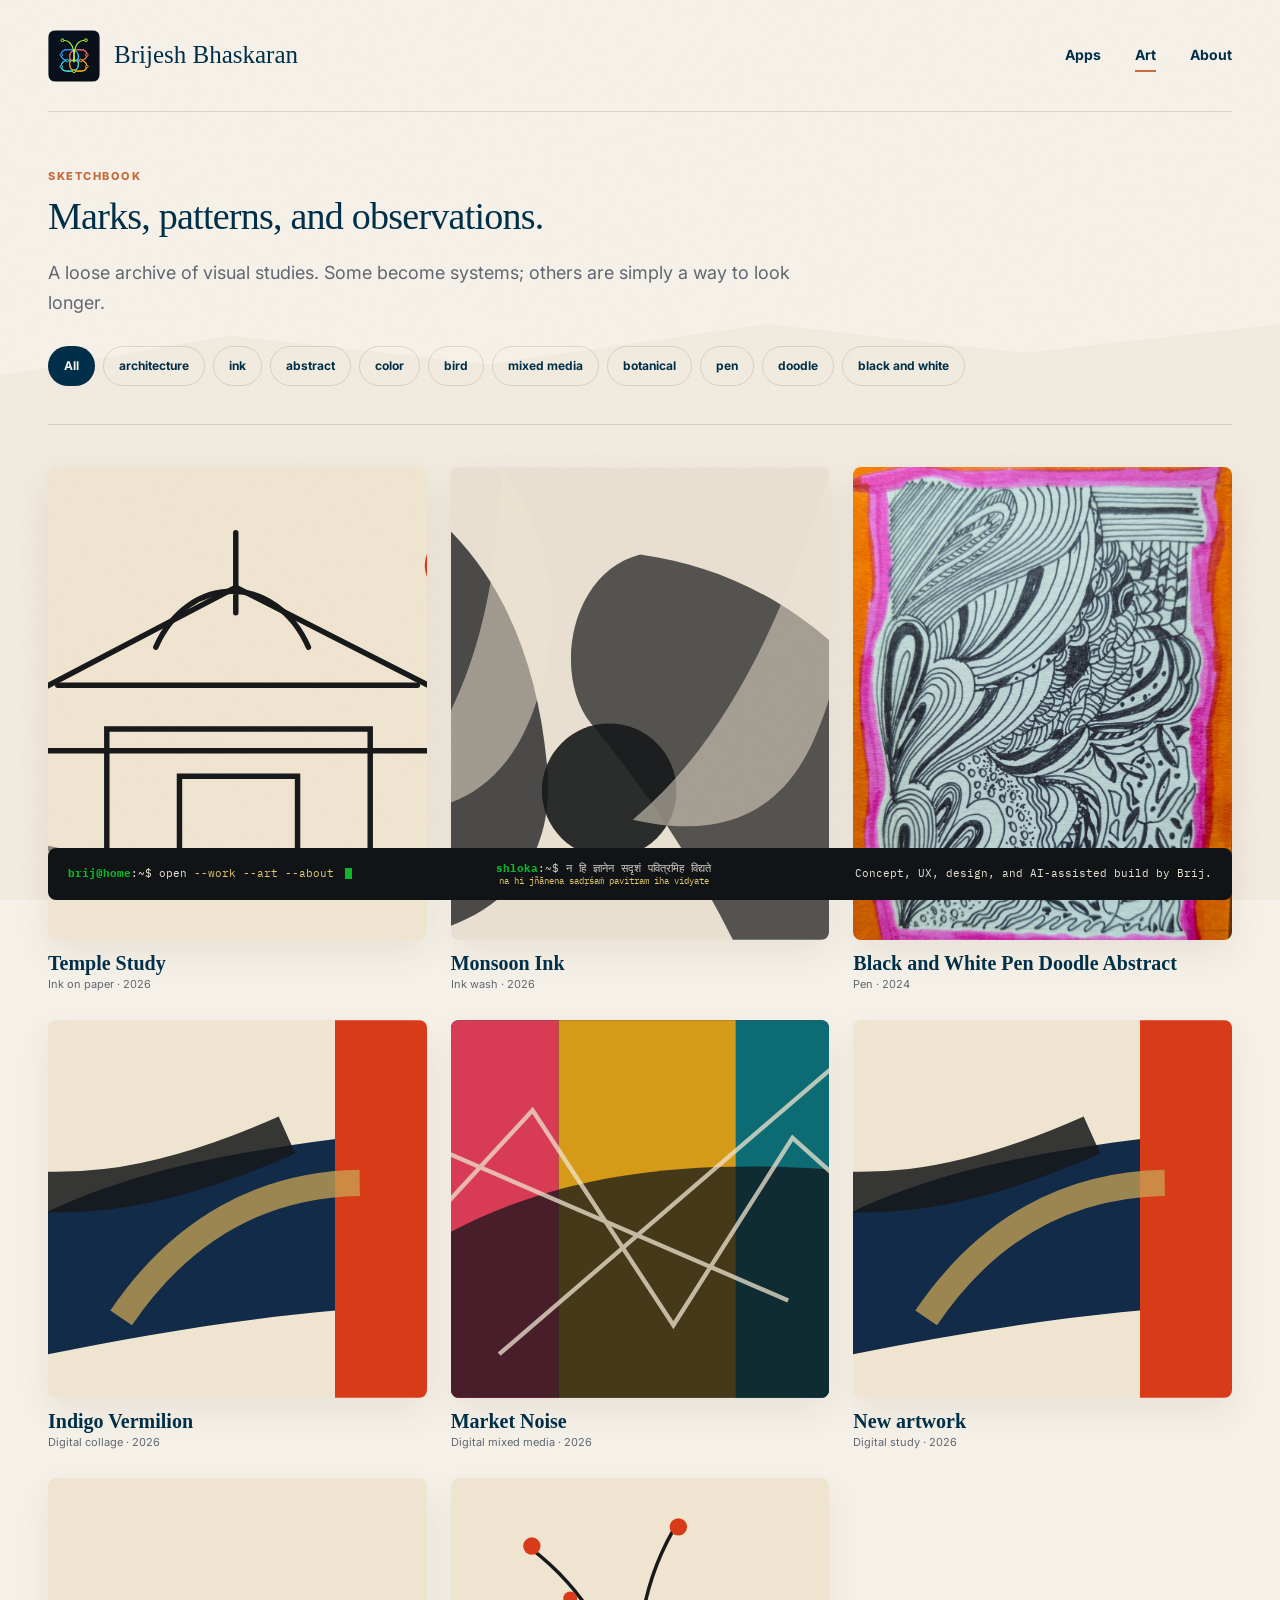
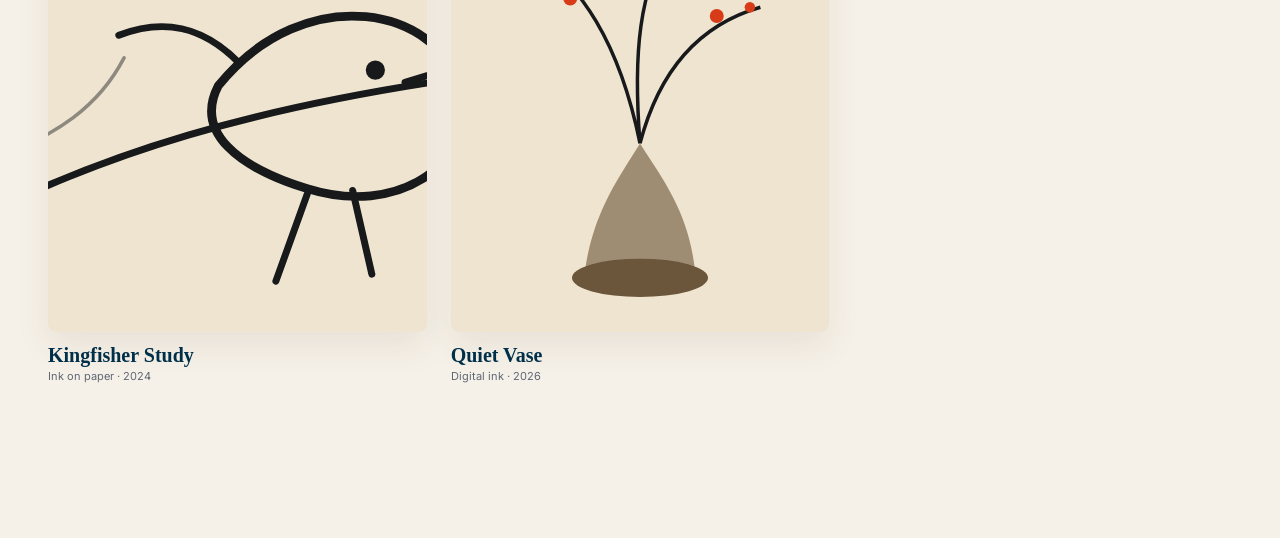
==== commit e5ec469e: "added daily verses and watermark" ====
--- a/art-pages/index.html
+++ b/art-pages/index.html
@@ -1,5 +1,5 @@
 <!doctype html>
-<html lang="en"><head><meta charset="utf-8"><meta name="viewport" content="width=device-width,initial-scale=1"><title>Art — Git Home</title><link rel="icon" href="../assets/icons/bb-icon.svg"><link rel="stylesheet" href="../css/style.css?v=20260724g"></head>
+<html lang="en"><head><meta charset="utf-8"><meta name="viewport" content="width=device-width,initial-scale=1"><title>Art — Git Home</title><link rel="icon" href="../assets/icons/bb-icon.svg"><link rel="stylesheet" href="../css/style.css?v=20260727a"></head>
 <body data-page="art">
   <header class="topbar"><a class="wordmark" href="../index.html"><span class="mark">G</span><span><b>Brijesh Bhaskaran</b></span></a><nav class="topnav"><a href="../app-pages/app.html">Apps</a><a aria-current="page" href="index.html">Art</a><a href="../about.html">About</a></nav></header>
   <main>
@@ -9,5 +9,5 @@
   </main>
   <footer class="terminal-footer" data-footer></footer>
   <nav class="bottom-nav"><a href="../index.html"><span>⌂</span>Home</a><a href="../app-pages/app.html"><span>▦</span>Apps</a><a class="active" href="index.html"><span>✦</span>Art</a><a href="../about.html"><span>◉</span>About</a></nav>
-  <script src="../js/data-loader.js?v=20260724g"></script><script src="../js/main.js?v=20260724g"></script>
+  <script src="../js/data-loader.js?v=20260727a"></script><script src="../js/main.js?v=20260727a"></script>
 </body></html>
--- a/css/style.css
+++ b/css/style.css
@@ -40,6 +40,17 @@
   overflow-x: hidden;
 }
 body > main { width: 100%; flex: 1 0 auto; padding-bottom: 88px; }
+body > main { position: relative; }
+body > main > :not(.page-watermarks) { position: relative; z-index: 1; }
+.page-watermarks { position: absolute; inset: 0; z-index: 0; overflow: hidden; pointer-events: none; }
+.page-watermark { position: absolute; width: clamp(150px, 18vw, 360px); max-height: 34rem; object-fit: contain; opacity: var(--watermark-opacity, .08); transform: rotate(var(--watermark-rotation, 0deg)); user-select: none; }
+.page-watermark.size-small { width: clamp(110px, 12vw, 240px); }
+.page-watermark.size-large { width: clamp(220px, 25vw, 500px); }
+.page-watermark.slot-top-right { top: 3%; right: -2%; }
+.page-watermark.slot-middle-left { top: 36%; left: -3%; }
+.page-watermark.slot-middle-right { top: 57%; right: -3%; }
+.page-watermark.slot-bottom-left { bottom: 11%; left: -2%; }
+.page-watermark.slot-bottom-right { right: -2%; bottom: 3%; }
 body::before {
   content: "";
   position: fixed;
@@ -574,6 +585,14 @@
   .bottom-nav a.active { background: rgba(255,255,255,.1); color: #e6c66a; }
 }
 
+@media (max-width: 760px) {
+  .page-watermark { width: clamp(120px, 44vw, 210px); opacity: min(var(--watermark-opacity, .08), .1); }
+  .page-watermark.size-small { width: clamp(90px, 32vw, 150px); }
+  .page-watermark.size-large { width: clamp(150px, 56vw, 260px); }
+  .page-watermark.slot-top-right, .page-watermark.slot-middle-right, .page-watermark.slot-bottom-right { right: -8%; }
+  .page-watermark.slot-middle-left, .page-watermark.slot-bottom-left { left: -8%; }
+}
+
 @media (prefers-reduced-motion: reduce) {
   html { scroll-behavior: auto; }
   *, *::before, *::after { animation: none !important; transition: none !important; }
